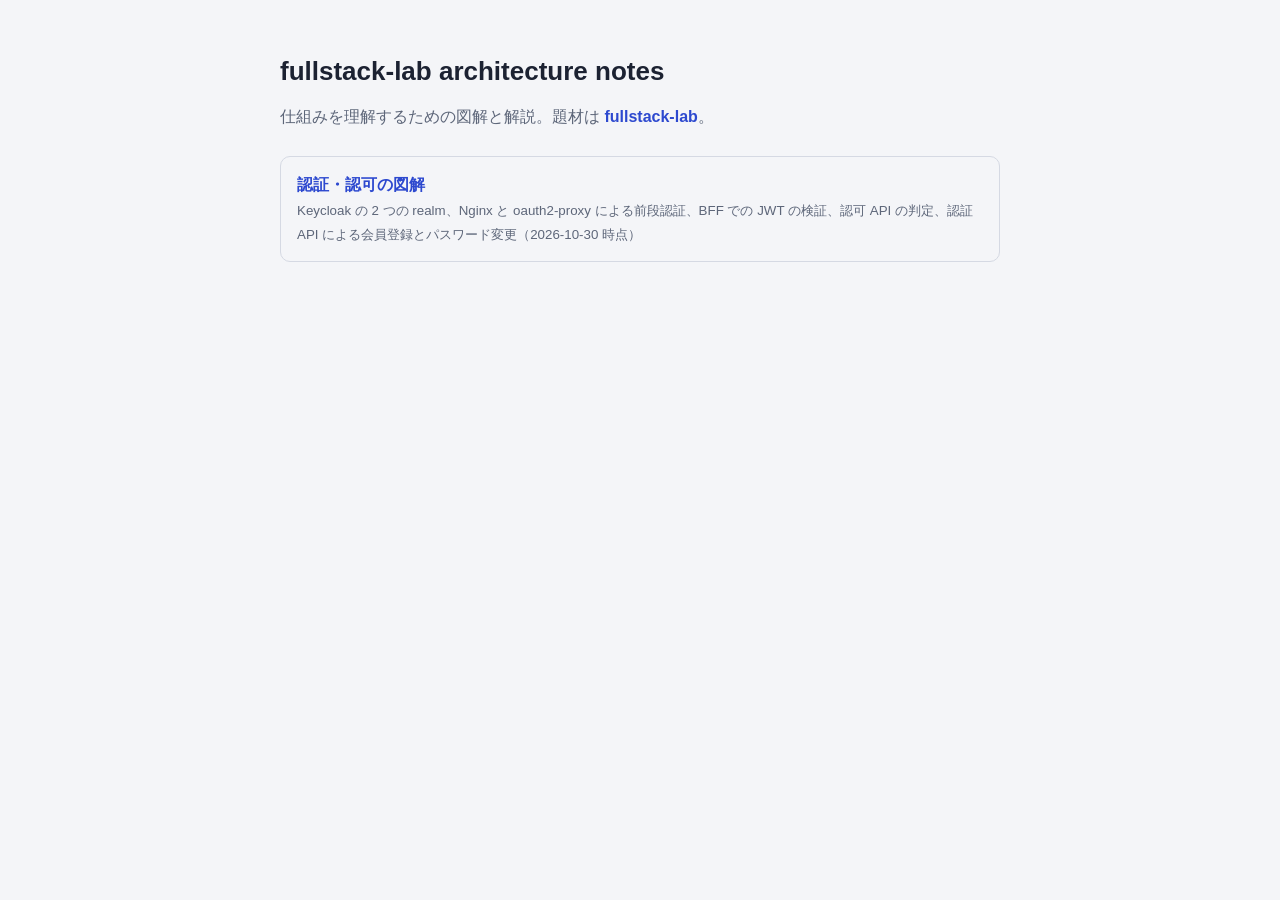
==== index.html @ b03c0379 "feat: GitHub Pages で閲覧できるようにする（index.html と .nojekyll、リポジトリ名を fullstack-lab-architecture-notes に変更）" ====
<!DOCTYPE html>
<html lang="ja">
<head>
<meta charset="utf-8">
<meta name="viewport" content="width=device-width, initial-scale=1">
<title>fullstack-lab architecture notes</title>
<style>
:root { --bg: #f4f5f8; --fg: #1c2232; --muted: #5d6679; --line: #d5d9e3; --accent: #2d49cf; }
@media (prefers-color-scheme: dark) { :root { --bg: #12161f; --fg: #e5e8ef; --muted: #9aa3b6; --line: #2e3647; --accent: #8ea0ff; color-scheme: dark; } }
body { margin: 0; background: var(--bg); color: var(--fg); font-family: "Zen Kaku Gothic New", "Hiragino Sans", "Yu Gothic UI", Meiryo, sans-serif; line-height: 1.8; }
main { max-width: 720px; margin: 0 auto; padding: 48px 16px 64px; }
h1 { font-size: 26px; margin: 0 0 8px; }
p { margin: 0 0 24px; color: var(--muted); }
ul { list-style: none; padding: 0; margin: 0; display: grid; gap: 12px; }
li { border: 1px solid var(--line); border-radius: 10px; padding: 14px 16px; }
a { color: var(--accent); font-weight: 700; text-decoration: none; }
a:hover { text-decoration: underline; }
small { display: block; color: var(--muted); }
</style>
</head>
<body>
<main>
<h1>fullstack-lab architecture notes</h1>
<p>仕組みを理解するための図解と解説。題材は <a href="https://github.com/ht-0328/fullstack-lab">fullstack-lab</a>。</p>
<ul>
  <li><a href="auth/authentication-authorization.html">認証・認可の図解</a><small>Keycloak の 2 つの realm、Nginx と oauth2-proxy による前段認証、BFF での JWT の検証、認可 API の判定、認証 API による会員登録とパスワード変更（2026-10-30 時点）</small></li>
</ul>
</main>
</body>
</html>
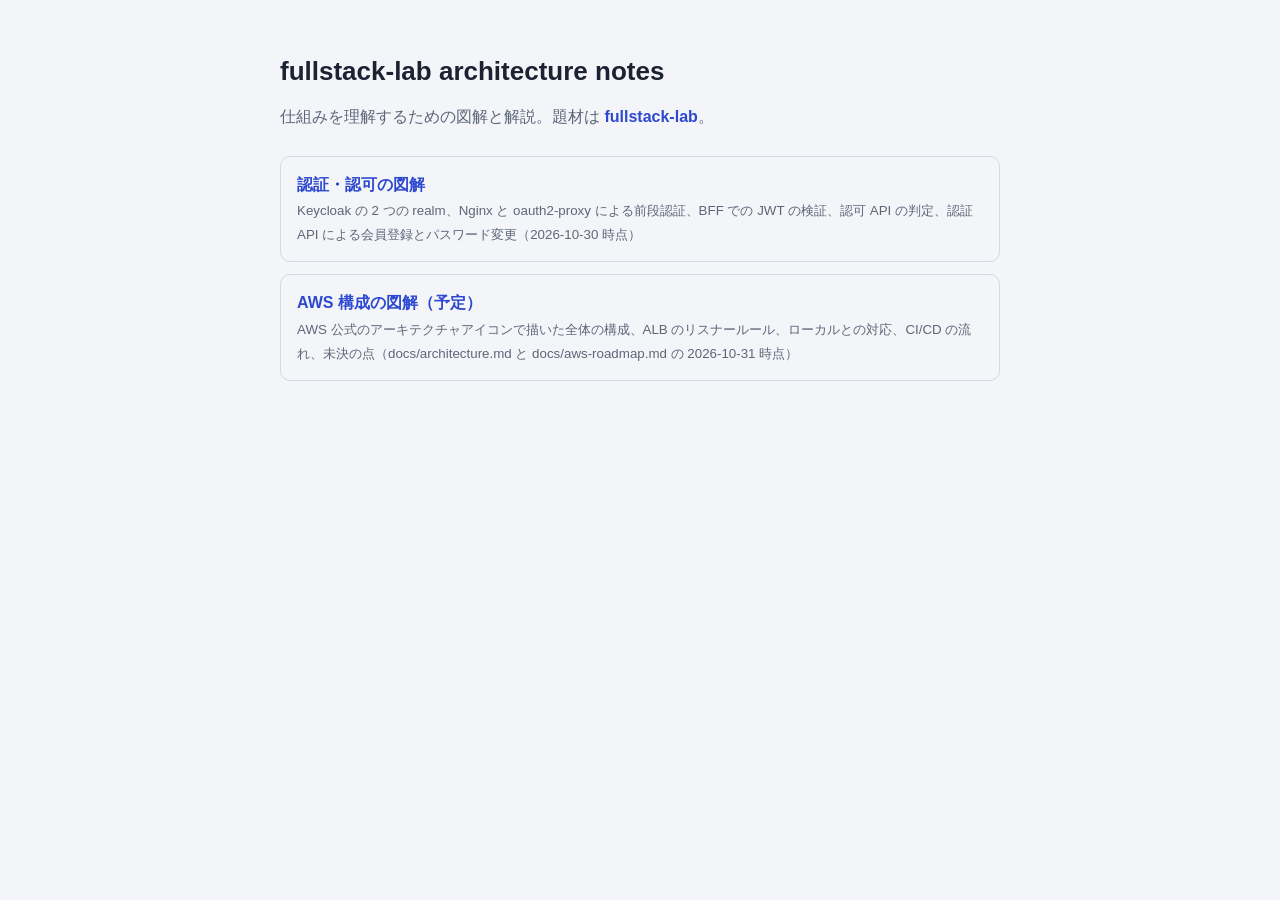
==== commit 882c2c8d: "feat: AWS 構成の図解（予定）を追加 - aws/aws-architecture.html: ALB の認証（ホストごとのリスナールール）、ECS on Fargate、RDS、IdP（Ke" ====
--- a/index.html
+++ b/index.html
@@ -24,6 +24,7 @@
 <p>仕組みを理解するための図解と解説。題材は <a href="https://github.com/ht-0328/fullstack-lab">fullstack-lab</a>。</p>
 <ul>
   <li><a href="auth/authentication-authorization.html">認証・認可の図解</a><small>Keycloak の 2 つの realm、Nginx と oauth2-proxy による前段認証、BFF での JWT の検証、認可 API の判定、認証 API による会員登録とパスワード変更（2026-10-30 時点）</small></li>
+  <li><a href="aws/aws-architecture.html">AWS 構成の図解（予定）</a><small>AWS 公式のアーキテクチャアイコンで描いた全体の構成、ALB のリスナールール、ローカルとの対応、CI/CD の流れ、未決の点（docs/architecture.md と docs/aws-roadmap.md の 2026-10-31 時点）</small></li>
 </ul>
 </main>
 </body>
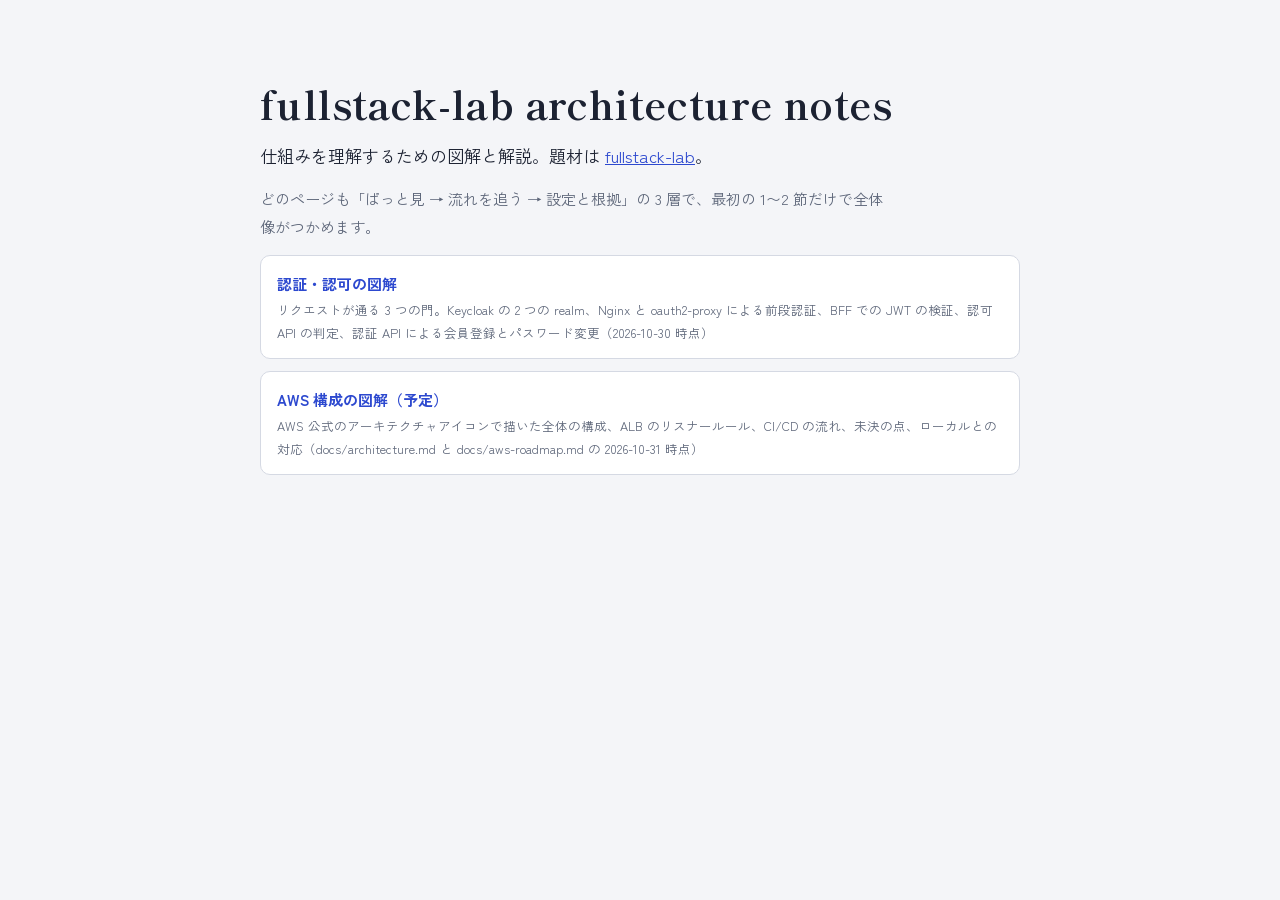
==== commit 394cb093: "docs: 共通 CSS（assets/notes.css）と「ページの書き方」を追加し、AWS ページと index を 3 層の型に合わせる 読者を「新しくチームに入った人」と「まだスキルの無い人" ====
--- a/index.html
+++ b/index.html
@@ -2,30 +2,29 @@
 <html lang="ja">
 <head>
 <meta charset="utf-8">
-<meta name="viewport" content="width=device-width, initial-scale=1">
+<meta name="viewport" content="width=device-width, initial-scale=1, viewport-fit=cover">
 <title>fullstack-lab architecture notes</title>
+<link rel="stylesheet" href="https://fonts.googleapis.com/css2?family=Zen+Kaku+Gothic+New:wght@400;500;700&family=Shippori+Mincho+B1:wght@700&family=JetBrains+Mono:wght@400;500&display=swap">
+<link rel="stylesheet" href="assets/notes.css">
 <style>
-:root { --bg: #f4f5f8; --fg: #1c2232; --muted: #5d6679; --line: #d5d9e3; --accent: #2d49cf; }
-@media (prefers-color-scheme: dark) { :root { --bg: #12161f; --fg: #e5e8ef; --muted: #9aa3b6; --line: #2e3647; --accent: #8ea0ff; color-scheme: dark; } }
-body { margin: 0; background: var(--bg); color: var(--fg); font-family: "Zen Kaku Gothic New", "Hiragino Sans", "Yu Gothic UI", Meiryo, sans-serif; line-height: 1.8; }
-main { max-width: 720px; margin: 0 auto; padding: 48px 16px 64px; }
-h1 { font-size: 26px; margin: 0 0 8px; }
-p { margin: 0 0 24px; color: var(--muted); }
-ul { list-style: none; padding: 0; margin: 0; display: grid; gap: 12px; }
-li { border: 1px solid var(--line); border-radius: 10px; padding: 14px 16px; }
-a { color: var(--accent); font-weight: 700; text-decoration: none; }
-a:hover { text-decoration: underline; }
-small { display: block; color: var(--muted); }
+/* 一覧ページだけの装飾。共通の見た目は assets/notes.css */
+main { max-width: 760px; margin: 0 auto; padding: 48px 0 64px; }
+ul.pages { list-style: none; padding: 0; margin: 0; display: grid; gap: 12px; }
+ul.pages li { border: 1px solid var(--line); border-radius: 10px; padding: 14px 16px; background: var(--surface); }
+ul.pages a { font-weight: 700; text-decoration: none; }
+ul.pages a:hover { text-decoration: underline; }
+ul.pages small { display: block; color: var(--muted); }
 </style>
 </head>
 <body>
-<main>
+<div class="wrap"><main>
 <h1>fullstack-lab architecture notes</h1>
-<p>仕組みを理解するための図解と解説。題材は <a href="https://github.com/ht-0328/fullstack-lab">fullstack-lab</a>。</p>
-<ul>
-  <li><a href="auth/authentication-authorization.html">認証・認可の図解</a><small>Keycloak の 2 つの realm、Nginx と oauth2-proxy による前段認証、BFF での JWT の検証、認可 API の判定、認証 API による会員登録とパスワード変更（2026-10-30 時点）</small></li>
-  <li><a href="aws/aws-architecture.html">AWS 構成の図解（予定）</a><small>AWS 公式のアーキテクチャアイコンで描いた全体の構成、ALB のリスナールール、ローカルとの対応、CI/CD の流れ、未決の点（docs/architecture.md と docs/aws-roadmap.md の 2026-10-31 時点）</small></li>
+<p class="lead">仕組みを理解するための図解と解説。題材は <a href="https://github.com/ht-0328/fullstack-lab">fullstack-lab</a>。</p>
+<p class="muted">どのページも「ぱっと見 → 流れを追う → 設定と根拠」の 3 層で、最初の 1〜2 節だけで全体像がつかめます。</p>
+<ul class="pages">
+  <li><a href="auth/authentication-authorization.html">認証・認可の図解</a><small>リクエストが通る 3 つの門。Keycloak の 2 つの realm、Nginx と oauth2-proxy による前段認証、BFF での JWT の検証、認可 API の判定、認証 API による会員登録とパスワード変更（2026-10-30 時点）</small></li>
+  <li><a href="aws/aws-architecture.html">AWS 構成の図解（予定）</a><small>AWS 公式のアーキテクチャアイコンで描いた全体の構成、ALB のリスナールール、CI/CD の流れ、未決の点、ローカルとの対応（docs/architecture.md と docs/aws-roadmap.md の 2026-10-31 時点）</small></li>
 </ul>
-</main>
+</main></div>
 </body>
 </html>
--- a/assets/notes.css
+++ b/assets/notes.css
@@ -0,0 +1,241 @@
+/* fullstack-lab-architecture-notes の共通 CSS。
+   読者は「新しくチームに入った人」と「まだスキルの無い人」。ページの決まりは README の「ページの書き方」にある。
+   各ページは <link rel="stylesheet" href="../assets/notes.css"> で読み込み、そのページだけの装飾を <style> に数行残す。
+   ここを変えると全ページに効くので、変えたら全ページを描画して確かめる。 */
+
+/* ===== 1. 色とフォント。「色 = 意味」を全ページで揃える ===== */
+:root {
+  --bg: #f4f5f8; --surface: #ffffff; --surface-2: #eceef4; --fg: #1c2232; --muted: #5d6679; --line: #d5d9e3; --accent: #2d49cf;
+  --c: #0f8777;  --c-soft: rgba(15, 135, 119, 0.12);   /* 一般利用者の経路 */
+  --s: #7446d4;  --s-soft: rgba(116, 70, 212, 0.12);   /* 社員の経路 */
+  --jwt: #a8650a; --jwt-soft: rgba(168, 101, 10, 0.14); /* トークン（JWT）が運ばれる線 */
+  --k: #b4471d;  --k-soft: rgba(180, 71, 29, 0.10);    /* IdP（Keycloak / Okta）とのやり取り */
+  --z: #1f5fa8;                                         /* 認可 API（判定） */
+  --au: #5b6b1f;                                        /* 認証 API（ユーザーの作成・変更） */
+  --ok: #1e8a4c; --ok-soft: rgba(30, 138, 76, 0.12);    /* 許可 */
+  --ng: #bf3b3b; --ng-soft: rgba(191, 59, 59, 0.12);    /* 拒否 */
+  --l1: #1e8a4c; --l2: #1f5fa8; --l3: #5d6679;          /* 層 1（ぱっと見）/ 層 2（流れ）/ 層 3（設定） */
+  --g-cloud: #232f3e; --g-region: #00a4a6; --g-vpc: #8c4fff; --g-subnet: #7aa116; --g-ecs: #ed7100; /* AWS のグループ枠（公式の色） */
+  --font-body: "Zen Kaku Gothic New", "Hiragino Sans", "Yu Gothic UI", "Meiryo", sans-serif;
+  --font-display: "Shippori Mincho B1", "Hiragino Mincho ProN", "Yu Mincho", serif;
+  --font-mono: "JetBrains Mono", ui-monospace, "SFMono-Regular", Menlo, Consolas, monospace;
+}
+@media (prefers-color-scheme: dark) {
+  :root:not([data-theme="light"]) {
+    --bg: #12161f; --surface: #1a1f2b; --surface-2: #222838; --fg: #e5e8ef; --muted: #9aa3b6; --line: #2e3647; --accent: #8ea0ff;
+    --c: #3cc2ad; --c-soft: rgba(60, 194, 173, 0.16); --s: #b393ff; --s-soft: rgba(179, 147, 255, 0.16);
+    --jwt: #e3a942; --jwt-soft: rgba(227, 169, 66, 0.16); --k: #ee8a5a; --k-soft: rgba(238, 138, 90, 0.14);
+    --z: #6ea6ea; --au: #a9bd55; --ok: #4fc47c; --ok-soft: rgba(79, 196, 124, 0.16); --ng: #f27b7b; --ng-soft: rgba(242, 123, 123, 0.16);
+    --l1: #4fc47c; --l2: #6ea6ea; --l3: #9aa3b6;
+    --g-cloud: #c9d1e3; --g-region: #2fc4c6; --g-vpc: #b08cff; --g-subnet: #9bc43a; --g-ecs: #ff9a3d;
+    color-scheme: dark;
+  }
+  :root:not([data-theme="light"]) .ic-l { display: none; }
+  :root:not([data-theme="light"]) .ic-d { display: inline; }
+}
+:root[data-theme="dark"] {
+  --bg: #12161f; --surface: #1a1f2b; --surface-2: #222838; --fg: #e5e8ef; --muted: #9aa3b6; --line: #2e3647; --accent: #8ea0ff;
+  --c: #3cc2ad; --c-soft: rgba(60, 194, 173, 0.16); --s: #b393ff; --s-soft: rgba(179, 147, 255, 0.16);
+  --jwt: #e3a942; --jwt-soft: rgba(227, 169, 66, 0.16); --k: #ee8a5a; --k-soft: rgba(238, 138, 90, 0.14);
+  --z: #6ea6ea; --au: #a9bd55; --ok: #4fc47c; --ok-soft: rgba(79, 196, 124, 0.16); --ng: #f27b7b; --ng-soft: rgba(242, 123, 123, 0.16);
+  --l1: #4fc47c; --l2: #6ea6ea; --l3: #9aa3b6;
+  --g-cloud: #c9d1e3; --g-region: #2fc4c6; --g-vpc: #b08cff; --g-subnet: #9bc43a; --g-ecs: #ff9a3d;
+  color-scheme: dark;
+}
+:root[data-theme="dark"] .ic-l { display: none; }
+:root[data-theme="dark"] .ic-d { display: inline; }
+.ic-d { display: none; }   /* AWS 公式アイコンの Light / Dark 版の切り替え */
+
+/* ===== 2. 土台。1 カラム、図は枠いっぱい、本文は 1 行 40 文字前後 ===== */
+*, *::before, *::after { box-sizing: border-box; }
+html { -webkit-text-size-adjust: 100%; scroll-behavior: smooth; }
+img, svg { max-width: 100%; }
+body { background: var(--bg); color: var(--fg); font-family: var(--font-body); font-size: 15px; line-height: 1.85; margin: 0; }
+body::before { content: ""; position: fixed; inset: 0 0 auto; height: env(safe-area-inset-top, 0px); z-index: 10; background: var(--bg); }
+.wrap { max-width: 1040px; margin: 0 auto; padding-block: 0 72px; padding-left: max(16px, env(safe-area-inset-left, 0px)); padding-right: max(16px, env(safe-area-inset-right, 0px)); }
+a { color: var(--accent); }
+code, .mono { font-family: var(--font-mono); font-size: 0.86em; }
+code { background: var(--surface-2); padding: 0.08em 0.38em; border-radius: 4px; word-break: break-all; }
+pre { background: var(--surface-2); border-radius: 8px; padding: 14px 16px; overflow-x: auto; font-family: var(--font-mono); font-size: 13px; line-height: 1.6; margin: 0; }
+pre code { background: none; padding: 0; font-size: inherit; }
+h1, h2, h3 { text-wrap: balance; line-height: 1.35; }
+h1 { font-family: var(--font-display); font-weight: 700; font-size: clamp(26px, 4.6vw, 40px); margin: 28px 0 10px; letter-spacing: 0.01em; }
+h2 { font-family: var(--font-display); font-weight: 700; font-size: clamp(21px, 3vw, 27px); margin: 0 0 14px; padding-top: 56px; }
+h2 .no { font-family: var(--font-mono); font-size: 0.6em; color: var(--muted); margin-right: 12px; vertical-align: 0.15em; letter-spacing: 0.04em; }
+h3 { font-size: 17px; font-weight: 700; margin: 30px 0 8px; }
+p { margin: 0 0 14px; max-width: 42em; }
+.lead { font-size: 17px; max-width: 42em; }
+ul.plain, ol.plain { padding-left: 1.3em; max-width: 44em; }
+ul.plain li, ol.plain li { margin-bottom: 6px; }
+strong { font-weight: 700; }
+.muted { color: var(--muted); }
+.files { font-size: 14px; }
+.files li { margin-bottom: 4px; }
+.two { display: grid; grid-template-columns: repeat(auto-fit, minmax(280px, 1fr)); gap: 14px; }
+.two > div { min-width: 0; }
+footer { margin-top: 56px; padding-top: 18px; border-top: 1px solid var(--line); font-size: 13px; color: var(--muted); }
+@media (prefers-reduced-motion: reduce) { html { scroll-behavior: auto; } * { transition: none !important; } }
+
+/* ===== 3. 上部の固定バー: 誰として見るか（alice / dave）。図と表の値が切り替わる ===== */
+.bar { position: sticky; top: env(safe-area-inset-top, 0px); z-index: 5; background: var(--bg); border-bottom: 1px solid var(--line); margin: 0 calc(-1 * max(16px, env(safe-area-inset-left, 0px))) 0 calc(-1 * max(16px, env(safe-area-inset-right, 0px))); padding-left: max(16px, env(safe-area-inset-left, 0px)); padding-right: max(16px, env(safe-area-inset-right, 0px)); }
+.bar-in { display: flex; flex-wrap: wrap; align-items: center; justify-content: space-between; gap: 8px 16px; padding-block: 10px; }
+.bar .label { font-size: 12.5px; color: var(--muted); letter-spacing: 0.04em; }
+.persona { display: inline-flex; border: 1px solid var(--line); border-radius: 999px; padding: 3px; background: var(--surface); gap: 3px; }
+.persona button { font: inherit; font-size: 13.5px; font-weight: 500; padding: 5px 14px; border-radius: 999px; border: 0; background: transparent; color: var(--fg); cursor: pointer; display: inline-flex; align-items: center; gap: 8px; }
+.persona button .dot { width: 9px; height: 9px; border-radius: 50%; background: var(--line); }
+.persona button[data-persona="c"] .dot { background: var(--c); }
+.persona button[data-persona="s"] .dot { background: var(--s); }
+.persona button svg.ic { width: 14px; height: 14px; margin-right: 0; vertical-align: -2px; }
+.persona button[aria-pressed="true"] { background: var(--surface-2); font-weight: 700; }
+.persona button:focus-visible { outline: 2px solid var(--accent); outline-offset: 2px; }
+.v { font-weight: 700; }                      /* 視点で値が入れ替わる語（data-c / data-s） */
+.v.mono { font-family: var(--font-mono); font-size: 0.9em; font-weight: 500; }
+:root:not([data-persona]) .only-s, :root[data-persona="c"] .only-s { display: none; }
+:root[data-persona="s"] .only-c { display: none; }
+:root[data-persona="s"] .v { color: var(--s); }
+:root:not([data-persona]) .v, :root[data-persona="c"] .v { color: var(--c); }
+.r-c, .r-s { transition: opacity 0.2s; }       /* 選んだ利用者の経路だけ濃く出す（図の <g>） */
+:root:not([data-persona]) .r-s, :root[data-persona="c"] .r-s { opacity: 0.32; }
+:root[data-persona="s"] .r-c { opacity: 0.32; }
+tr.row-c, tr.row-s { transition: background 0.2s; }
+:root:not([data-persona]) tr.row-c, :root[data-persona="c"] tr.row-c { background: var(--c-soft); }
+:root[data-persona="s"] tr.row-s { background: var(--s-soft); }
+
+/* ===== 4. 読み方・層・目次・折りたたみ。「どこまで読めばよいか」を最初に示す ===== */
+.howto { display: grid; grid-template-columns: repeat(3, minmax(0, 1fr)); gap: 10px; margin: 18px 0 8px; }
+@media (max-width: 720px) { .howto { grid-template-columns: 1fr; } }
+.howto .lv { border: 1px solid var(--line); border-top: 3px solid var(--line); border-radius: 10px; background: var(--surface); padding: 10px 14px 12px; font-size: 13.5px; line-height: 1.7; }
+.howto .lv b { display: block; font-size: 14px; margin-bottom: 2px; }
+.howto .lv.l1 { border-top-color: var(--l1); } .howto .lv.l1 b { color: var(--l1); }
+.howto .lv.l2 { border-top-color: var(--l2); } .howto .lv.l2 b { color: var(--l2); }
+.howto .lv.l3 { border-top-color: var(--l3); } .howto .lv.l3 b { color: var(--l3); }
+.layer-head { margin: 64px 0 -40px; padding-bottom: 8px; border-bottom: 2px solid var(--line); display: flex; flex-wrap: wrap; align-items: baseline; gap: 6px 14px; }
+.layer-head .tag { font-size: 12px; font-weight: 700; letter-spacing: 0.08em; padding: 2px 10px; border-radius: 999px; color: #fff; }
+.layer-head .name { font-weight: 700; font-size: 15px; }
+.layer-head small { color: var(--muted); font-size: 13px; }
+.layer-head.l1 { border-color: var(--l1); } .layer-head.l1 .tag { background: var(--l1); }
+.layer-head.l2 { border-color: var(--l2); } .layer-head.l2 .tag { background: var(--l2); }
+.layer-head.l3 { border-color: var(--l3); } .layer-head.l3 .tag { background: var(--l3); }
+nav.toc { margin: 22px 0 8px; display: grid; gap: 10px; }
+nav.toc .group { display: grid; grid-template-columns: 150px 1fr; gap: 4px 16px; align-items: start; }
+@media (max-width: 600px) { nav.toc .group { grid-template-columns: 1fr; } }
+nav.toc .lt { font-size: 12.5px; font-weight: 700; padding-top: 2px; }
+nav.toc .lt.l1 { color: var(--l1); } nav.toc .lt.l2 { color: var(--l2); } nav.toc .lt.l3 { color: var(--l3); }
+nav.toc ol { display: grid; grid-template-columns: repeat(auto-fill, minmax(240px, 1fr)); gap: 2px 20px; padding: 0; margin: 0; list-style: none; }
+nav.toc li { font-size: 14px; }
+nav.toc li .no { font-family: var(--font-mono); color: var(--muted); font-size: 12px; margin-right: 10px; }
+nav.toc a { text-decoration: none; }
+nav.toc a:hover { text-decoration: underline; }
+details.deep { border: 1px solid var(--line); border-radius: 10px; background: var(--surface); padding: 0 16px; margin: 12px 0 16px; }
+details.deep > summary { cursor: pointer; padding: 10px 0; font-weight: 700; font-size: 14px; list-style: none; display: flex; align-items: center; gap: 8px; }
+details.deep > summary::-webkit-details-marker { display: none; }
+details.deep > summary::before { content: "▸"; color: var(--muted); font-size: 12px; transition: transform 0.15s; }
+details.deep[open] > summary::before { transform: rotate(90deg); }
+details.deep > summary small { font-weight: 400; color: var(--muted); }
+details.deep[open] { padding-bottom: 12px; }
+details.deep[open] > summary { border-bottom: 1px solid var(--line); margin-bottom: 12px; }
+.glossary { display: grid; grid-template-columns: repeat(auto-fill, minmax(300px, 1fr)); gap: 8px 14px; margin: 10px 0 6px; padding: 0; list-style: none; }
+.glossary li { display: grid; grid-template-columns: 110px 1fr; gap: 10px; padding: 8px 12px; border: 1px solid var(--line); border-radius: 8px; background: var(--surface); font-size: 13.5px; line-height: 1.6; }
+.glossary li b { font-size: 13.5px; }
+.strip { list-style: none; padding: 0; margin: 12px 0 6px; display: grid; grid-template-columns: repeat(auto-fit, minmax(170px, 1fr)); gap: 8px; counter-reset: strip; }
+.strip li { position: relative; border: 1px solid var(--line); border-radius: 10px; background: var(--surface); padding: 10px 12px 10px 40px; font-size: 13.5px; line-height: 1.6; }
+.strip li b { display: block; font-size: 14px; }
+.strip li::before { counter-increment: strip; content: counter(strip); position: absolute; left: 12px; top: 10px; width: 20px; height: 20px; border-radius: 50%; background: var(--surface-2); color: var(--muted); font-family: var(--font-mono); font-size: 12px; font-weight: 700; display: grid; place-items: center; }
+.strip li[data-no]::before { content: attr(data-no); }
+
+/* ===== 5. 図。SVG を viewBox で描き、枠の中で横スクロール ===== */
+figure { margin: 18px 0 8px; }
+.fig-scroll { overflow-x: auto; border: 1px solid var(--line); border-radius: 10px; background: var(--surface); padding: 10px; }
+.fig-scroll svg { display: block; max-width: 100%; height: auto; min-width: 720px; }
+.fig-scroll svg.seq { min-width: 760px; }
+figcaption { font-size: 13.5px; color: var(--muted); margin-top: 10px; max-width: 60em; }
+figcaption b { color: var(--fg); }
+.legend { list-style: none; display: grid; grid-template-columns: repeat(auto-fill, minmax(230px, 1fr)); gap: 6px 18px; margin: 14px 0 4px; padding: 12px 16px; border: 1px solid var(--line); border-radius: 10px; background: var(--surface); font-size: 13.5px; }
+.legend li { display: flex; align-items: center; gap: 6px; }
+.legend li svg.ic { margin-right: 0; }
+.legend .w { color: var(--muted); margin: 0 2px; }
+
+/* ===== 6. SVG の部品。色やサイズは SVG に直書きせず、ここのクラスを使う ===== */
+svg text { fill: currentColor; font-family: var(--font-body); }
+svg .mono { font-family: var(--font-mono); }
+svg .t10 { font-size: 10px; } svg .t105 { font-size: 10.5px; } svg .t11 { font-size: 11px; } svg .t12 { font-size: 12px; }
+svg .t13 { font-size: 13px; font-weight: 700; }
+svg .t105b { font-size: 10.5px; font-weight: 700; } svg .t115b { font-size: 11.5px; font-weight: 700; }
+svg .t12b { font-size: 12px; font-weight: 700; } svg .t125b { font-size: 12.5px; font-weight: 700; } svg .t13b { font-size: 13px; font-weight: 700; }
+svg .tsm { font-size: 10px; fill: var(--muted); }       /* 小さい補足 */
+svg .tm { fill: var(--muted); } svg .tc { fill: var(--c); } svg .ts { fill: var(--s); } svg .tk { fill: var(--k); } svg .tj { fill: var(--jwt); }
+svg .tz { fill: var(--z); } svg .tau { fill: var(--au); } svg .tok { fill: var(--ok); } svg .tng { fill: var(--ng); }
+svg .mk { fill: currentColor; } svg .mk-c { fill: var(--c); } svg .mk-s { fill: var(--s); } svg .mk-jwt { fill: var(--jwt); }
+svg .mk-k { fill: var(--k); } svg .mk-mu { fill: var(--muted); } svg .mk-z { fill: var(--z); } svg .mk-au { fill: var(--au); }
+svg .mk-ok { fill: var(--ok); } svg .mk-ng { fill: var(--ng); }
+svg .ln { stroke: currentColor; stroke-width: 1.5; fill: none; }
+svg .ln.c { stroke: var(--c); } svg .ln.s { stroke: var(--s); } svg .ln.k { stroke: var(--k); } svg .ln.z { stroke: var(--z); } svg .ln.au { stroke: var(--au); }
+svg .ln.jwt { stroke: var(--jwt); stroke-width: 2; }
+svg .ln.thin { stroke-opacity: 0.6; }
+svg .ln.dash { stroke-dasharray: 5 4; }
+svg .ln.thin.dash { stroke: var(--muted); }
+svg .box { fill: var(--surface); stroke: currentColor; stroke-width: 1.3; }
+svg .box.c { stroke: var(--c); fill: var(--c-soft); } svg .box.s { stroke: var(--s); fill: var(--s-soft); }
+svg .box.k { stroke: var(--k); fill: var(--k-soft); } svg .box.z { stroke: var(--z); } svg .box.au { stroke: var(--au); }
+svg .box.ghost { fill: none; stroke-dasharray: 4 4; stroke-opacity: 0.7; }
+svg .note { fill: var(--surface); stroke: var(--jwt); stroke-width: 1.2; }
+svg .notetext { font-size: 11px; font-weight: 700; }
+svg .gate { fill: var(--surface); stroke: currentColor; stroke-width: 1.5; }
+svg .gate-shadow { fill: currentColor; fill-opacity: 0.06; }
+/* シーケンス図 */
+svg .life { stroke: currentColor; stroke-opacity: 0.22; stroke-width: 1; stroke-dasharray: 2 4; }
+svg .pbox { fill: var(--surface); stroke: currentColor; stroke-width: 1.3; }
+svg .pbox.lane-p { stroke: var(--c); } svg .pbox.lane-k { stroke: var(--k); fill: var(--k-soft); } svg .pbox.lane-z { stroke: var(--z); } svg .pbox.lane-au { stroke: var(--au); }
+svg .msg { stroke: currentColor; stroke-width: 1.5; }
+svg .msg.ret { stroke-dasharray: 5 4; }
+svg .msg.ln-jwt { stroke: var(--jwt); } svg .msg.ln-k { stroke: var(--k); } svg .msg.ln-z { stroke: var(--z); } svg .msg.ln-au { stroke: var(--au); }
+svg .msg.ln-ok { stroke: var(--ok); } svg .msg.ln-ng { stroke: var(--ng); }
+svg .msglabel { font-size: 12px; }
+svg .band { fill: currentColor; fill-opacity: 0.045; }
+svg .band.band-ok { fill: var(--ok); fill-opacity: 0.09; } svg .band.band-ng { fill: var(--ng); fill-opacity: 0.09; }
+svg .phase { fill: var(--muted); }
+/* AWS の構成図。グループ枠は公式の作法どおり線で、リージョンは破線 */
+svg .frame { fill: none; stroke-width: 1.4; }
+svg .frame.f-cloud { stroke: var(--g-cloud); } svg .frame.f-region { stroke: var(--g-region); stroke-dasharray: 6 4; }
+svg .frame.f-vpc { stroke: var(--g-vpc); } svg .frame.f-subnet { stroke: var(--g-subnet); } svg .frame.f-ecs { stroke: var(--g-ecs); stroke-dasharray: 4 3; }
+svg .ftitle { font-size: 12.5px; font-weight: 700; }
+svg .ftitle.f-cloud { fill: var(--g-cloud); } svg .ftitle.f-region { fill: var(--g-region); } svg .ftitle.f-vpc { fill: var(--g-vpc); }
+svg .ftitle.f-subnet { fill: var(--g-subnet); } svg .ftitle.f-ecs { fill: var(--g-ecs); }
+svg .tbox { fill: var(--surface); stroke: var(--line); stroke-width: 1.2; }
+svg .tbox.ghost { stroke: var(--k); stroke-dasharray: 4 3; fill: var(--k-soft); }
+svg .tt { font-size: 12px; font-weight: 700; }
+svg .idp { fill: none; stroke: var(--line); stroke-width: 1.2; stroke-dasharray: 3 3; }
+svg .panel { fill: var(--surface-2); stroke: var(--line); stroke-width: 1; }
+svg .row { fill: var(--surface); stroke: var(--line); stroke-width: 1.2; }
+svg .row.row-c { stroke: var(--c); } svg .row.row-s { stroke: var(--s); }
+.tic { width: 22px; height: 22px; vertical-align: -5px; margin-right: 6px; border-radius: 4px; }  /* 表の中の AWS アイコン */
+
+/* ===== 7. アイコン。<body> 先頭の <symbol> を <use> で参照する。同じ意味には同じアイコン ===== */
+.ic { fill: currentColor; }
+.ic.c { fill: var(--c); } .ic.s { fill: var(--s); } .ic.k { fill: var(--k); } .ic.z { fill: var(--z); } .ic.au { fill: var(--au); }
+.ic.jwt { fill: var(--jwt); } .ic.m { fill: var(--muted); } .ic.ng { fill: var(--ng); }
+svg.ic { width: 16px; height: 16px; vertical-align: -3px; margin-right: 6px; flex: none; }
+
+/* ===== 8. 表、手順、カード、囲み ===== */
+.tbl-wrap { overflow-x: auto; border: 1px solid var(--line); border-radius: 10px; background: var(--surface); }
+table { border-collapse: collapse; width: 100%; font-size: 14px; }
+th, td { text-align: left; vertical-align: top; padding: 10px 12px; border-bottom: 1px solid var(--line); min-width: 0; }
+th { font-weight: 700; background: var(--surface-2); white-space: nowrap; font-size: 13px; letter-spacing: 0.02em; }
+tbody tr:last-child td { border-bottom: 0; }
+td.k { font-weight: 700; white-space: nowrap; }
+.ok { color: var(--ok); font-weight: 700; }
+.ng { color: var(--ng); font-weight: 700; }
+.chip { display: inline-block; font-size: 11.5px; font-weight: 700; padding: 1px 8px; border-radius: 999px; border: 1px solid var(--line); background: var(--surface-2); white-space: nowrap; margin-right: 4px; }
+.chip.bff { border-color: var(--jwt); color: var(--jwt); } .chip.z { border-color: var(--z); color: var(--z); } .chip.n { border-color: currentColor; }
+.chip.k { border-color: var(--k); color: var(--k); } .chip.au { border-color: var(--au); color: var(--au); } .chip.c { border-color: var(--c); color: var(--c); } .chip.s { border-color: var(--s); color: var(--s); }
+ol.steps { list-style: none; padding: 0; margin: 10px 0 0; display: grid; gap: 6px; max-width: 62em; }
+ol.steps li { display: grid; grid-template-columns: 28px 1fr; gap: 8px; font-size: 14.5px; line-height: 1.75; }
+ol.steps .num { font-weight: 700; color: var(--muted); font-variant-numeric: tabular-nums; }
+.cards { display: grid; grid-template-columns: repeat(3, minmax(0, 1fr)); gap: 12px; margin: 16px 0; }
+@media (max-width: 720px) { .cards { grid-template-columns: 1fr; } }
+.card { border: 1px solid var(--line); border-radius: 10px; background: var(--surface); padding: 14px 16px; font-size: 14px; line-height: 1.7; }
+.card h3 { margin: 0 0 6px; font-size: 15.5px; }
+.card .q { font-weight: 700; margin-bottom: 4px; }
+.card .fail { color: var(--muted); font-size: 13px; }
+.callout { border-left: 3px solid var(--accent); background: var(--surface); padding: 12px 16px; border-radius: 0 8px 8px 0; margin: 16px 0; max-width: 60em; font-size: 14.5px; }
+.callout p:last-child { margin-bottom: 0; }
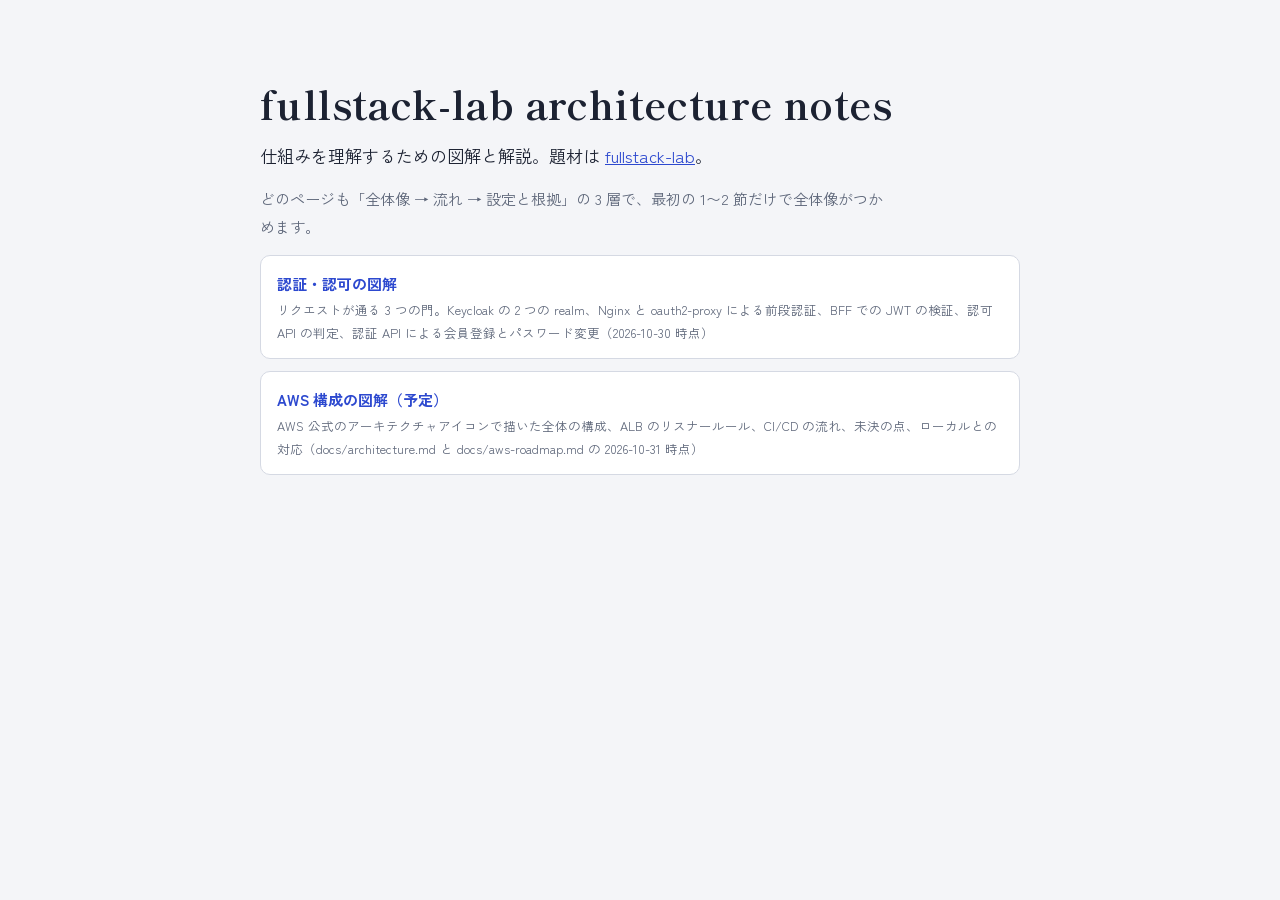
==== commit 94aeb7bc: "docs: 層の名前を「全体像 / 流れ / 設定と根拠」に変える" ====
--- a/index.html
+++ b/index.html
@@ -20,7 +20,7 @@
 <div class="wrap"><main>
 <h1>fullstack-lab architecture notes</h1>
 <p class="lead">仕組みを理解するための図解と解説。題材は <a href="https://github.com/ht-0328/fullstack-lab">fullstack-lab</a>。</p>
-<p class="muted">どのページも「ぱっと見 → 流れを追う → 設定と根拠」の 3 層で、最初の 1〜2 節だけで全体像がつかめます。</p>
+<p class="muted">どのページも「全体像 → 流れ → 設定と根拠」の 3 層で、最初の 1〜2 節だけで全体像がつかめます。</p>
 <ul class="pages">
   <li><a href="auth/authentication-authorization.html">認証・認可の図解</a><small>リクエストが通る 3 つの門。Keycloak の 2 つの realm、Nginx と oauth2-proxy による前段認証、BFF での JWT の検証、認可 API の判定、認証 API による会員登録とパスワード変更（2026-10-30 時点）</small></li>
   <li><a href="aws/aws-architecture.html">AWS 構成の図解（予定）</a><small>AWS 公式のアーキテクチャアイコンで描いた全体の構成、ALB のリスナールール、CI/CD の流れ、未決の点、ローカルとの対応（docs/architecture.md と docs/aws-roadmap.md の 2026-10-31 時点）</small></li>
--- a/assets/notes.css
+++ b/assets/notes.css
@@ -14,7 +14,7 @@
   --au: #5b6b1f;                                        /* 認証 API（ユーザーの作成・変更） */
   --ok: #1e8a4c; --ok-soft: rgba(30, 138, 76, 0.12);    /* 許可 */
   --ng: #bf3b3b; --ng-soft: rgba(191, 59, 59, 0.12);    /* 拒否 */
-  --l1: #1e8a4c; --l2: #1f5fa8; --l3: #5d6679;          /* 層 1（ぱっと見）/ 層 2（流れ）/ 層 3（設定） */
+  --l1: #1e8a4c; --l2: #1f5fa8; --l3: #5d6679;          /* 層 1（全体像）/ 層 2（流れ）/ 層 3（設定） */
   --g-cloud: #232f3e; --g-region: #00a4a6; --g-vpc: #8c4fff; --g-subnet: #7aa116; --g-ecs: #ed7100; /* AWS のグループ枠（公式の色） */
   --font-body: "Zen Kaku Gothic New", "Hiragino Sans", "Yu Gothic UI", "Meiryo", sans-serif;
   --font-display: "Shippori Mincho B1", "Hiragino Mincho ProN", "Yu Mincho", serif;
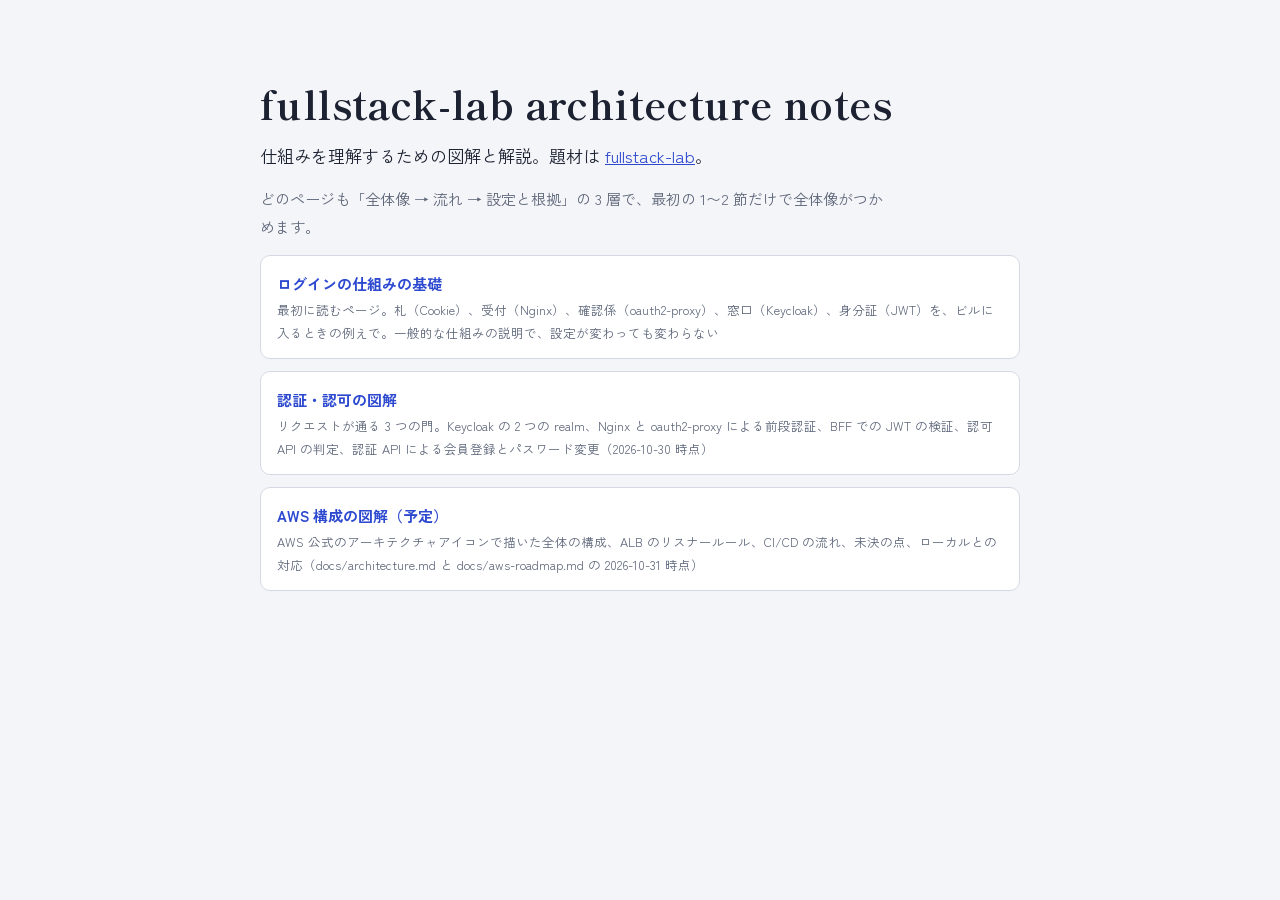
==== commit 73e920c7: "docs: 「ログインの仕組みの基礎」ページを追加し、認証・認可ページの用語集を初見で出会う言葉に入れ替える Cookie（札）、Nginx（受付）、oauth2-proxy（確認係）、Keycloa" ====
--- a/index.html
+++ b/index.html
@@ -22,6 +22,7 @@
 <p class="lead">仕組みを理解するための図解と解説。題材は <a href="https://github.com/ht-0328/fullstack-lab">fullstack-lab</a>。</p>
 <p class="muted">どのページも「全体像 → 流れ → 設定と根拠」の 3 層で、最初の 1〜2 節だけで全体像がつかめます。</p>
 <ul class="pages">
+  <li><a href="basics/login-basics.html">ログインの仕組みの基礎</a><small>最初に読むページ。札（Cookie）、受付（Nginx）、確認係（oauth2-proxy）、窓口（Keycloak）、身分証（JWT）を、ビルに入るときの例えで。一般的な仕組みの説明で、設定が変わっても変わらない</small></li>
   <li><a href="auth/authentication-authorization.html">認証・認可の図解</a><small>リクエストが通る 3 つの門。Keycloak の 2 つの realm、Nginx と oauth2-proxy による前段認証、BFF での JWT の検証、認可 API の判定、認証 API による会員登録とパスワード変更（2026-10-30 時点）</small></li>
   <li><a href="aws/aws-architecture.html">AWS 構成の図解（予定）</a><small>AWS 公式のアーキテクチャアイコンで描いた全体の構成、ALB のリスナールール、CI/CD の流れ、未決の点、ローカルとの対応（docs/architecture.md と docs/aws-roadmap.md の 2026-10-31 時点）</small></li>
 </ul>
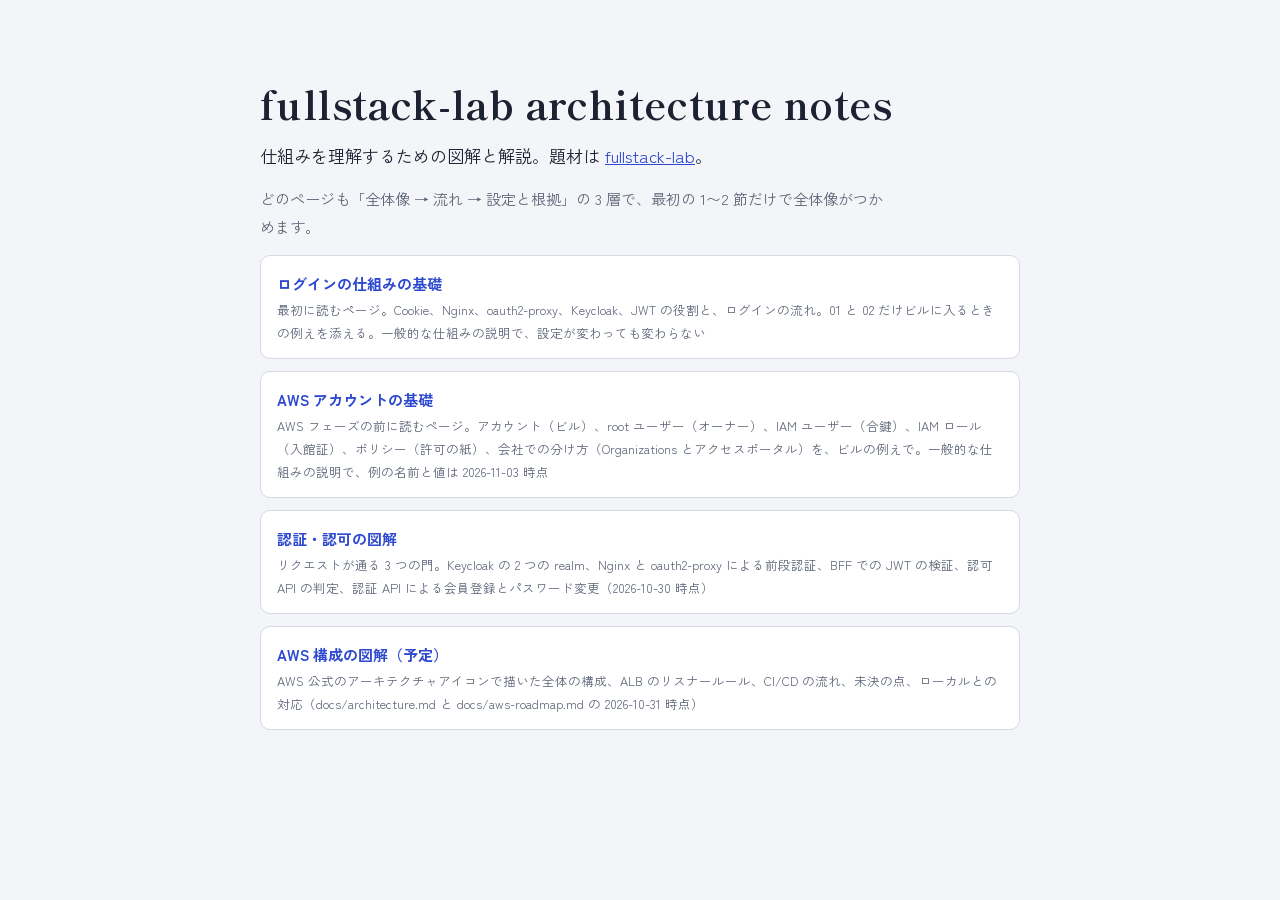
==== commit 94d70022: "docs: AWS アカウントの基礎ページを追加し、比喩は層 1 だけにする決まりを足す - basics/aws-account-basics.html: AWS アカウント、root ユーザー、I" ====
--- a/index.html
+++ b/index.html
@@ -22,7 +22,8 @@
 <p class="lead">仕組みを理解するための図解と解説。題材は <a href="https://github.com/ht-0328/fullstack-lab">fullstack-lab</a>。</p>
 <p class="muted">どのページも「全体像 → 流れ → 設定と根拠」の 3 層で、最初の 1〜2 節だけで全体像がつかめます。</p>
 <ul class="pages">
-  <li><a href="basics/login-basics.html">ログインの仕組みの基礎</a><small>最初に読むページ。札（Cookie）、受付（Nginx）、確認係（oauth2-proxy）、窓口（Keycloak）、身分証（JWT）を、ビルに入るときの例えで。一般的な仕組みの説明で、設定が変わっても変わらない</small></li>
+  <li><a href="basics/login-basics.html">ログインの仕組みの基礎</a><small>最初に読むページ。Cookie、Nginx、oauth2-proxy、Keycloak、JWT の役割と、ログインの流れ。01 と 02 だけビルに入るときの例えを添える。一般的な仕組みの説明で、設定が変わっても変わらない</small></li>
+  <li><a href="basics/aws-account-basics.html">AWS アカウントの基礎</a><small>AWS フェーズの前に読むページ。アカウント（ビル）、root ユーザー（オーナー）、IAM ユーザー（合鍵）、IAM ロール（入館証）、ポリシー（許可の紙）、会社での分け方（Organizations とアクセスポータル）を、ビルの例えで。一般的な仕組みの説明で、例の名前と値は 2026-11-03 時点</small></li>
   <li><a href="auth/authentication-authorization.html">認証・認可の図解</a><small>リクエストが通る 3 つの門。Keycloak の 2 つの realm、Nginx と oauth2-proxy による前段認証、BFF での JWT の検証、認可 API の判定、認証 API による会員登録とパスワード変更（2026-10-30 時点）</small></li>
   <li><a href="aws/aws-architecture.html">AWS 構成の図解（予定）</a><small>AWS 公式のアーキテクチャアイコンで描いた全体の構成、ALB のリスナールール、CI/CD の流れ、未決の点、ローカルとの対応（docs/architecture.md と docs/aws-roadmap.md の 2026-10-31 時点）</small></li>
 </ul>
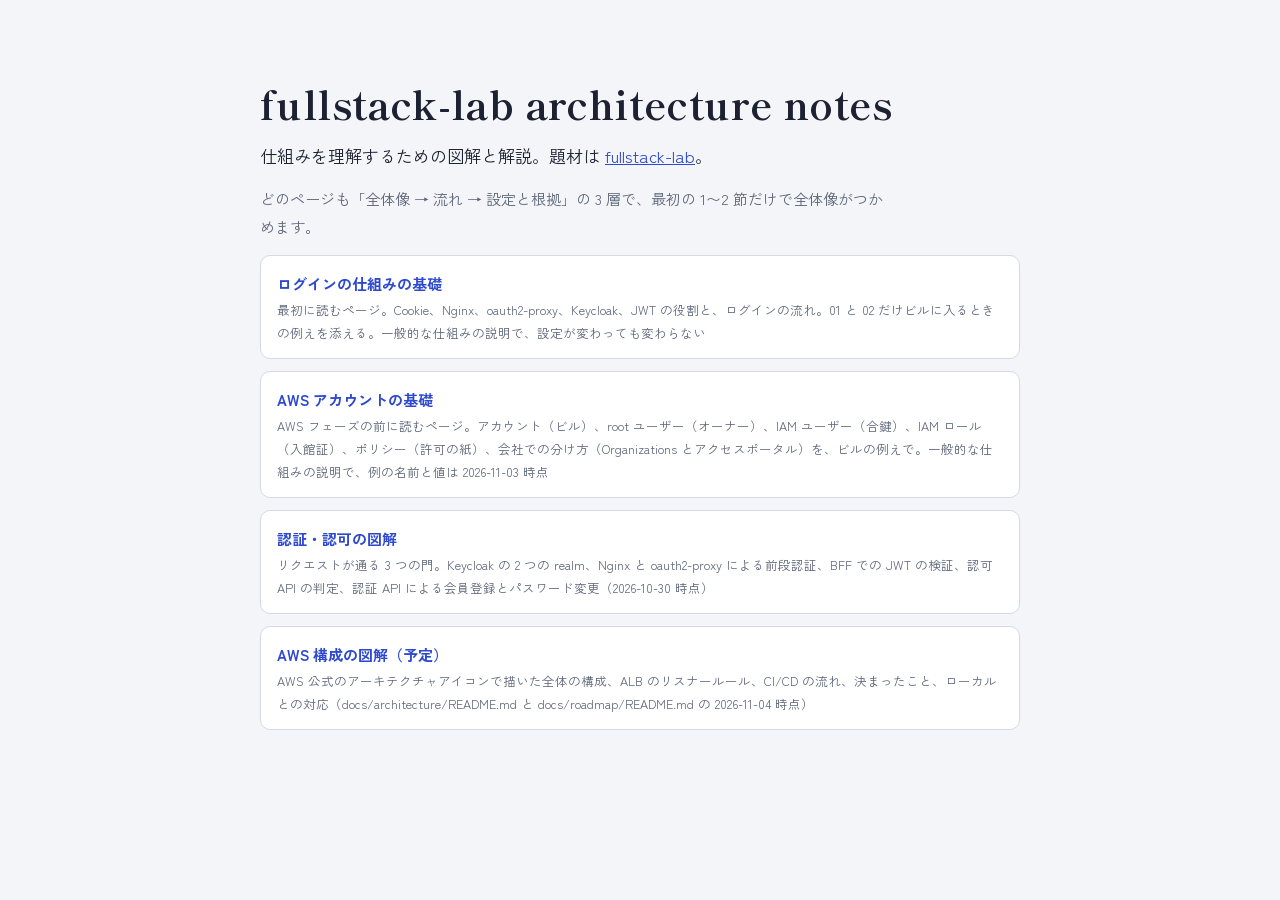
==== commit f75994d0: "docs: AWS 構成の図解の未決の点を、決まったこと（Keycloak は ECS で自前運用、Okta は本物、CodeBuild は Actions から起動）に直す" ====
--- a/index.html
+++ b/index.html
@@ -25,7 +25,7 @@
   <li><a href="basics/login-basics.html">ログインの仕組みの基礎</a><small>最初に読むページ。Cookie、Nginx、oauth2-proxy、Keycloak、JWT の役割と、ログインの流れ。01 と 02 だけビルに入るときの例えを添える。一般的な仕組みの説明で、設定が変わっても変わらない</small></li>
   <li><a href="basics/aws-account-basics.html">AWS アカウントの基礎</a><small>AWS フェーズの前に読むページ。アカウント（ビル）、root ユーザー（オーナー）、IAM ユーザー（合鍵）、IAM ロール（入館証）、ポリシー（許可の紙）、会社での分け方（Organizations とアクセスポータル）を、ビルの例えで。一般的な仕組みの説明で、例の名前と値は 2026-11-03 時点</small></li>
   <li><a href="auth/authentication-authorization.html">認証・認可の図解</a><small>リクエストが通る 3 つの門。Keycloak の 2 つの realm、Nginx と oauth2-proxy による前段認証、BFF での JWT の検証、認可 API の判定、認証 API による会員登録とパスワード変更（2026-10-30 時点）</small></li>
-  <li><a href="aws/aws-architecture.html">AWS 構成の図解（予定）</a><small>AWS 公式のアーキテクチャアイコンで描いた全体の構成、ALB のリスナールール、CI/CD の流れ、未決の点、ローカルとの対応（docs/architecture.md と docs/aws-roadmap.md の 2026-10-31 時点）</small></li>
+  <li><a href="aws/aws-architecture.html">AWS 構成の図解（予定）</a><small>AWS 公式のアーキテクチャアイコンで描いた全体の構成、ALB のリスナールール、CI/CD の流れ、決まったこと、ローカルとの対応（docs/architecture/README.md と docs/roadmap/README.md の 2026-11-04 時点）</small></li>
 </ul>
 </main></div>
 </body>
